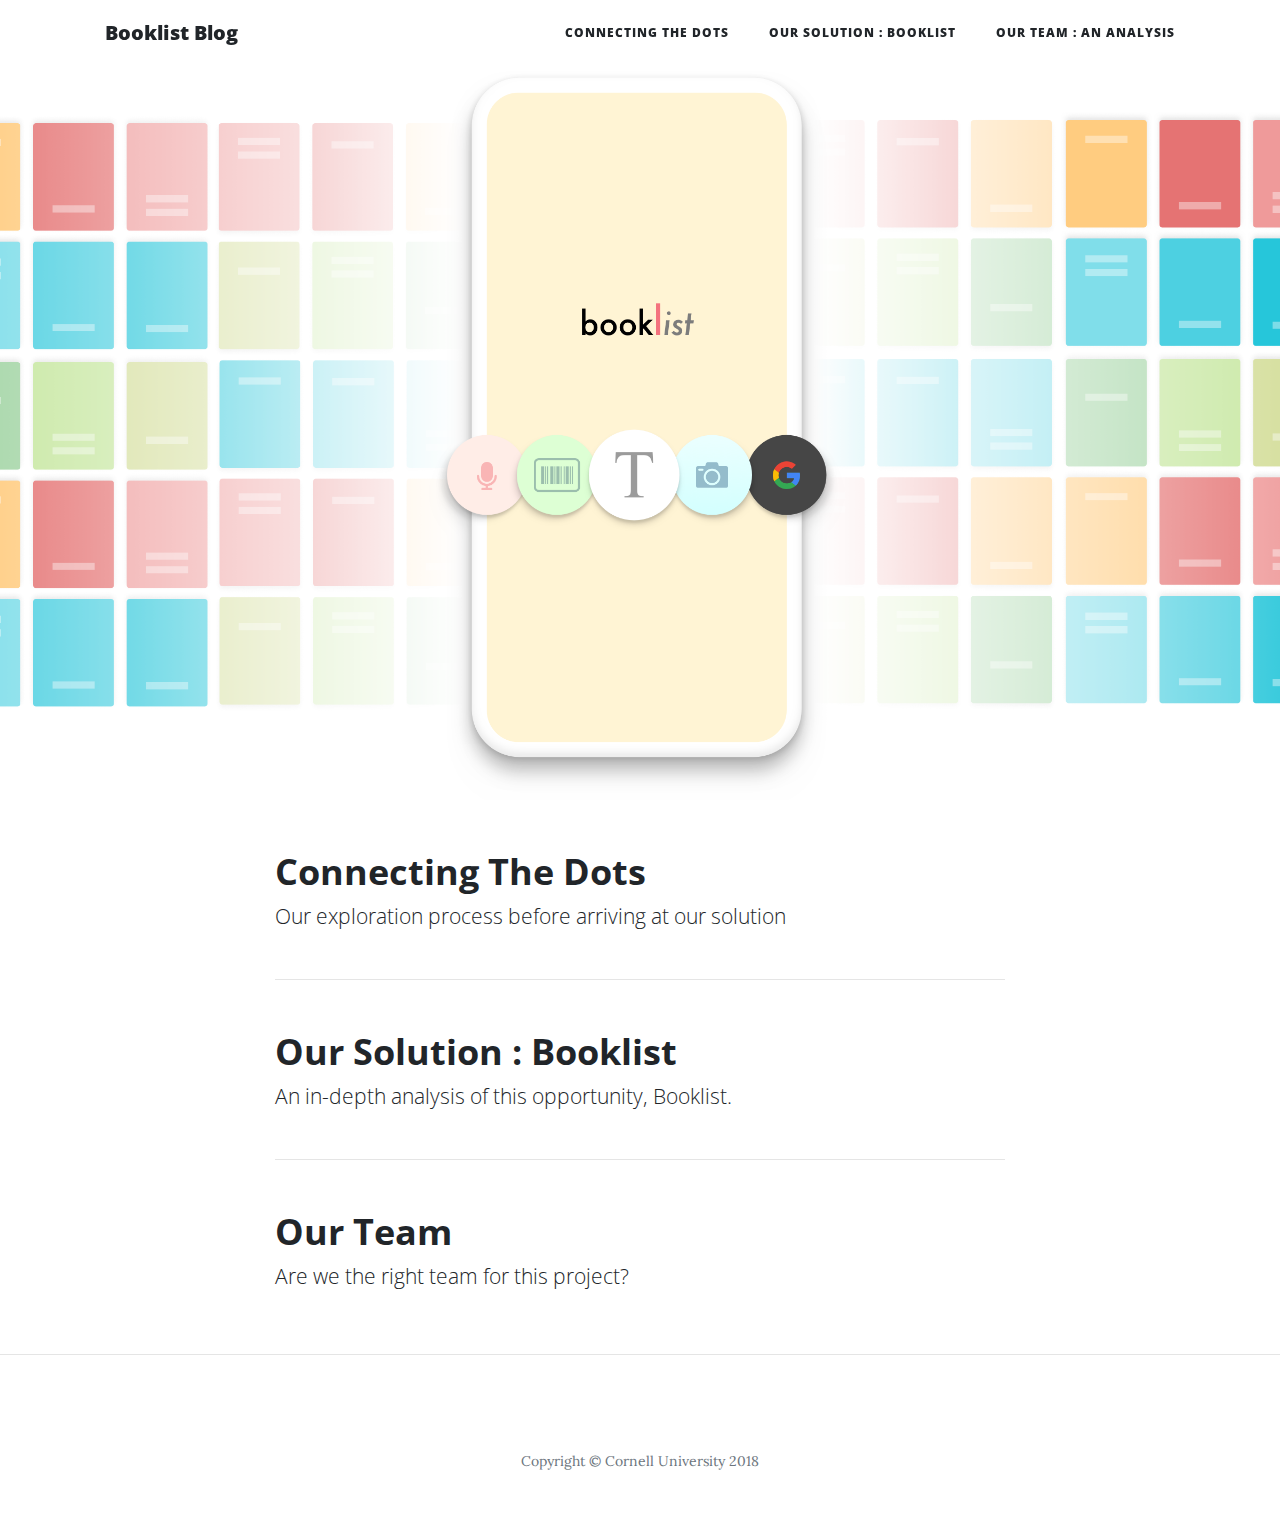
==== index.html @ e6bb98d9 "First commit" ====
<!DOCTYPE html>
<html lang="en">

  <head>

    <meta charset="utf-8">
    <meta name="viewport" content="width=device-width, initial-scale=1, shrink-to-fit=no">
    <meta name="description" content="">
    <meta name="author" content="">

    <title>Booklist Blog</title>

    <!-- Bootstrap core CSS -->
    <link href="vendor/bootstrap/css/bootstrap.min.css" rel="stylesheet">

    <!-- Custom fonts for this template -->
    <link href="vendor/fontawesome-free/css/all.min.css" rel="stylesheet" type="text/css">
    <link href='https://fonts.googleapis.com/css?family=Lora:400,700,400italic,700italic' rel='stylesheet' type='text/css'>
    <link href='https://fonts.googleapis.com/css?family=Open+Sans:300italic,400italic,600italic,700italic,800italic,400,300,600,700,800' rel='stylesheet' type='text/css'>

    <!-- Custom styles for this template -->
    <link href="css/clean-blog.min.css" rel="stylesheet">
    <link href="css/style.css" rel="stylesheet">

  </head>

  <body>

    <!-- Navigation -->
    <nav class="navbar navbar-expand-lg navbar-light fixed-top" id="mainNav">
      <div class="container">
        <a class="navbar-brand" href="index.html">Booklist Blog</a>
        <button class="navbar-toggler navbar-toggler-right" type="button" data-toggle="collapse" data-target="#navbarResponsive" aria-controls="navbarResponsive" aria-expanded="false" aria-label="Toggle navigation">
          Menu
          <i class="fas fa-bars"></i>
        </button>
        <div class="collapse navbar-collapse" id="navbarResponsive">
          <ul class="navbar-nav ml-auto">
            <li class="nav-item">
              <a class="nav-link" href="our-process.html">Connecting The Dots</a>
            </li>
            <li class="nav-item">
              <a class="nav-link" href="our-product.html">Our Solution : Booklist</a>
            </li>
            <li class="nav-item">
              <a class="nav-link" href="our-team.html">Our Team : An Analysis</a>
            </li>
          </ul>
        </div>
      </div>
    </nav>

    <!-- Page Header -->
    <header class="masthead" style="background-image: url('img/hero-image.png')">
      <div class="container">
        <div class="row">
          <div class="col-lg-8 col-md-10 mx-auto">
            <div class="site-heading">
              <h1></h1>
              <span class="subheading"></span>
            </div>
          </div>
        </div>
      </div>
    </header>

    <!-- Main Content -->
    <div class="container">
      <div class="row">
        <div class="col-lg-8 col-md-10 mx-auto">
          <div class="post-preview">
            <a href="our-process.html">
              <h2 class="post-title">
                Connecting The Dots
              </h2>
              <h3 class="post-subtitle">
                Our exploration process before arriving at our solution
              </h3>
            </a>

          </div>

          <hr>

          <div class="post-preview">
            <a href="our-product.html">
              <h2 class="post-title">
                Our Solution : Booklist
              </h2>
              <h3 class="post-subtitle">
                An in-depth analysis of this opportunity, <italic>Booklist</italic>.
              </h3>
            </a>

          </div>

          <hr>

          <div class="post-preview">
            <a href="our-team.html">
              <h2 class="post-title">
                Our Team
              </h2>
              <h3 class="post-subtitle">
                Are we the right team for this project?
              </h3>
            </a>

          </div>



        </div>
      </div>
    </div>

    <hr>

    <!-- Footer -->
    <footer>
      <div class="container">
        <div class="row">
          <div class="col-lg-8 col-md-10 mx-auto">
            <p class="copyright text-muted">Copyright &copy; Cornell University 2018</p>
          </div>
        </div>
      </div>
    </footer>

    <!-- Bootstrap core JavaScript -->
    <script src="vendor/jquery/jquery.min.js"></script>
    <script src="vendor/bootstrap/js/bootstrap.bundle.min.js"></script>

    <!-- Custom scripts for this template -->
    <script src="js/clean-blog.min.js"></script>

  </body>

</html>
---- vendor/fontawesome-free/css/all.min.css ----
/*!
 * Font Awesome Free 5.3.1 by @fontawesome - https://fontawesome.com
 * License - https://fontawesome.com/license/free (Icons: CC BY 4.0, Fonts: SIL OFL 1.1, Code: MIT License)
 */
.fa,.fab,.fal,.far,.fas{-moz-osx-font-smoothing:grayscale;-webkit-font-smoothing:antialiased;display:inline-block;font-style:normal;font-variant:normal;text-rendering:auto;line-height:1}.fa-lg{font-size:1.33333em;line-height:.75em;vertical-align:-.0667em}.fa-xs{font-size:.75em}.fa-sm{font-size:.875em}.fa-1x{font-size:1em}.fa-2x{font-size:2em}.fa-3x{font-size:3em}.fa-4x{font-size:4em}.fa-5x{font-size:5em}.fa-6x{font-size:6em}.fa-7x{font-size:7em}.fa-8x{font-size:8em}.fa-9x{font-size:9em}.fa-10x{font-size:10em}.fa-fw{text-align:center;width:1.25em}.fa-ul{list-style-type:none;margin-left:2.5em;padding-left:0}.fa-ul>li{position:relative}.fa-li{left:-2em;position:absolute;text-align:center;width:2em;line-height:inherit}.fa-border{border:.08em solid #eee;border-radius:.1em;padding:.2em .25em .15em}.fa-pull-left{float:left}.fa-pull-right{float:right}.fa.fa-pull-left,.fab.fa-pull-left,.fal.fa-pull-left,.far.fa-pull-left,.fas.fa-pull-left{margin-right:.3em}.fa.fa-pull-right,.fab.fa-pull-right,.fal.fa-pull-right,.far.fa-pull-right,.fas.fa-pull-right{margin-left:.3em}.fa-spin{animation:fa-spin 2s infinite linear}.fa-pulse{animation:fa-spin 1s infinite steps(8)}@keyframes fa-spin{0%{transform:rotate(0deg)}to{transform:rotate(1turn)}}.fa-rotate-90{-ms-filter:"progid:DXImageTransform.Microsoft.BasicImage(rotation=1)";transform:rotate(90deg)}.fa-rotate-180{-ms-filter:"progid:DXImageTransform.Microsoft.BasicImage(rotation=2)";transform:rotate(180deg)}.fa-rotate-270{-ms-filter:"progid:DXImageTransform.Microsoft.BasicImage(rotation=3)";transform:rotate(270deg)}.fa-flip-horizontal{-ms-filter:"progid:DXImageTransform.Microsoft.BasicImage(rotation=0, mirror=1)";transform:scaleX(-1)}.fa-flip-vertical{transform:scaleY(-1)}.fa-flip-horizontal.fa-flip-vertical,.fa-flip-vertical{-ms-filter:"progid:DXImageTransform.Microsoft.BasicImage(rotation=2, mirror=1)"}.fa-flip-horizontal.fa-flip-vertical{transform:scale(-1)}:root .fa-flip-horizontal,:root .fa-flip-vertical,:root .fa-rotate-90,:root .fa-rotate-180,:root .fa-rotate-270{-webkit-filter:none;filter:none}.fa-stack{display:inline-block;height:2em;line-height:2em;position:relative;vertical-align:middle;width:2em}.fa-stack-1x,.fa-stack-2x{left:0;position:absolute;text-align:center;width:100%}.fa-stack-1x{line-height:inherit}.fa-stack-2x{font-size:2em}.fa-inverse{color:#fff}.fa-500px:before{content:"\f26e"}.fa-accessible-icon:before{content:"\f368"}.fa-accusoft:before{content:"\f369"}.fa-ad:before{content:"\f641"}.fa-address-book:before{content:"\f2b9"}.fa-address-card:before{content:"\f2bb"}.fa-adjust:before{content:"\f042"}.fa-adn:before{content:"\f170"}.fa-adversal:before{content:"\f36a"}.fa-affiliatetheme:before{content:"\f36b"}.fa-air-freshener:before{content:"\f5d0"}.fa-algolia:before{content:"\f36c"}.fa-align-center:before{content:"\f037"}.fa-align-justify:before{content:"\f039"}.fa-align-left:before{content:"\f036"}.fa-align-right:before{content:"\f038"}.fa-alipay:before{content:"\f642"}.fa-allergies:before{content:"\f461"}.fa-amazon:before{content:"\f270"}.fa-amazon-pay:before{content:"\f42c"}.fa-ambulance:before{content:"\f0f9"}.fa-american-sign-language-interpreting:before{content:"\f2a3"}.fa-amilia:before{content:"\f36d"}.fa-anchor:before{content:"\f13d"}.fa-android:before{content:"\f17b"}.fa-angellist:before{content:"\f209"}.fa-angle-double-down:before{content:"\f103"}.fa-angle-double-left:before{content:"\f100"}.fa-angle-double-right:before{content:"\f101"}.fa-angle-double-up:before{content:"\f102"}.fa-angle-down:before{content:"\f107"}.fa-angle-left:before{content:"\f104"}.fa-angle-right:before{content:"\f105"}.fa-angle-up:before{content:"\f106"}.fa-angry:before{content:"\f556"}.fa-angrycreative:before{content:"\f36e"}.fa-angular:before{content:"\f420"}.fa-ankh:before{content:"\f644"}.fa-app-store:before{content:"\f36f"}.fa-app-store-ios:before{content:"\f370"}.fa-apper:before{content:"\f371"}.fa-apple:before{content:"\f179"}.fa-apple-alt:before{content:"\f5d1"}.fa-apple-pay:before{content:"\f415"}.fa-archive:before{content:"\f187"}.fa-archway:before{content:"\f557"}.fa-arrow-alt-circle-down:before{content:"\f358"}.fa-arrow-alt-circle-left:before{content:"\f359"}.fa-arrow-alt-circle-right:before{content:"\f35a"}.fa-arrow-alt-circle-up:before{content:"\f35b"}.fa-arrow-circle-down:before{content:"\f0ab"}.fa-arrow-circle-left:before{content:"\f0a8"}.fa-arrow-circle-right:before{content:"\f0a9"}.fa-arrow-circle-up:before{content:"\f0aa"}.fa-arrow-down:before{content:"\f063"}.fa-arrow-left:before{content:"\f060"}.fa-arrow-right:before{content:"\f061"}.fa-arrow-up:before{content:"\f062"}.fa-arrows-alt:before{content:"\f0b2"}.fa-arrows-alt-h:before{content:"\f337"}.fa-arrows-alt-v:before{content:"\f338"}.fa-assistive-listening-systems:before{content:"\f2a2"}.fa-asterisk:before{content:"\f069"}.fa-asymmetrik:before{content:"\f372"}.fa-at:before{content:"\f1fa"}.fa-atlas:before{content:"\f558"}.fa-atom:before{content:"\f5d2"}.fa-audible:before{content:"\f373"}.fa-audio-description:before{content:"\f29e"}.fa-autoprefixer:before{content:"\f41c"}.fa-avianex:before{content:"\f374"}.fa-aviato:before{content:"\f421"}.fa-award:before{content:"\f559"}.fa-aws:before{content:"\f375"}.fa-backspace:before{content:"\f55a"}.fa-backward:before{content:"\f04a"}.fa-balance-scale:before{content:"\f24e"}.fa-ban:before{content:"\f05e"}.fa-band-aid:before{content:"\f462"}.fa-bandcamp:before{content:"\f2d5"}.fa-barcode:before{content:"\f02a"}.fa-bars:before{content:"\f0c9"}.fa-baseball-ball:before{content:"\f433"}.fa-basketball-ball:before{content:"\f434"}.fa-bath:before{content:"\f2cd"}.fa-battery-empty:before{content:"\f244"}.fa-battery-full:before{content:"\f240"}.fa-battery-half:before{content:"\f242"}.fa-battery-quarter:before{content:"\f243"}.fa-battery-three-quarters:before{content:"\f241"}.fa-bed:before{content:"\f236"}.fa-beer:before{content:"\f0fc"}.fa-behance:before{content:"\f1b4"}.fa-behance-square:before{content:"\f1b5"}.fa-bell:before{content:"\f0f3"}.fa-bell-slash:before{content:"\f1f6"}.fa-bezier-curve:before{content:"\f55b"}.fa-bible:before{content:"\f647"}.fa-bicycle:before{content:"\f206"}.fa-bimobject:before{content:"\f378"}.fa-binoculars:before{content:"\f1e5"}.fa-birthday-cake:before{content:"\f1fd"}.fa-bitbucket:before{content:"\f171"}.fa-bitcoin:before{content:"\f379"}.fa-bity:before{content:"\f37a"}.fa-black-tie:before{content:"\f27e"}.fa-blackberry:before{content:"\f37b"}.fa-blender:before{content:"\f517"}.fa-blind:before{content:"\f29d"}.fa-blogger:before{content:"\f37c"}.fa-blogger-b:before{content:"\f37d"}.fa-bluetooth:before{content:"\f293"}.fa-bluetooth-b:before{content:"\f294"}.fa-bold:before{content:"\f032"}.fa-bolt:before{content:"\f0e7"}.fa-bomb:before{content:"\f1e2"}.fa-bone:before{content:"\f5d7"}.fa-bong:before{content:"\f55c"}.fa-book:before{content:"\f02d"}.fa-book-open:before{content:"\f518"}.fa-book-reader:before{content:"\f5da"}.fa-bookmark:before{content:"\f02e"}.fa-bowling-ball:before{content:"\f436"}.fa-box:before{content:"\f466"}.fa-box-open:before{content:"\f49e"}.fa-boxes:before{content:"\f468"}.fa-braille:before{content:"\f2a1"}.fa-brain:before{content:"\f5dc"}.fa-briefcase:before{content:"\f0b1"}.fa-briefcase-medical:before{content:"\f469"}.fa-broadcast-tower:before{content:"\f519"}.fa-broom:before{content:"\f51a"}.fa-brush:before{content:"\f55d"}.fa-btc:before{content:"\f15a"}.fa-bug:before{content:"\f188"}.fa-building:before{content:"\f1ad"}.fa-bullhorn:before{content:"\f0a1"}.fa-bullseye:before{content:"\f140"}.fa-burn:before{content:"\f46a"}.fa-buromobelexperte:before{content:"\f37f"}.fa-bus:before{content:"\f207"}.fa-bus-alt:before{content:"\f55e"}.fa-business-time:before{content:"\f64a"}.fa-buysellads:before{content:"\f20d"}.fa-calculator:before{content:"\f1ec"}.fa-calendar:before{content:"\f133"}.fa-calendar-alt:before{content:"\f073"}.fa-calendar-check:before{content:"\f274"}.fa-calendar-minus:before{content:"\f272"}.fa-calendar-plus:before{content:"\f271"}.fa-calendar-times:before{content:"\f273"}.fa-camera:before{content:"\f030"}.fa-camera-retro:before{content:"\f083"}.fa-cannabis:before{content:"\f55f"}.fa-capsules:before{content:"\f46b"}.fa-car:before{content:"\f1b9"}.fa-car-alt:before{content:"\f5de"}.fa-car-battery:before{content:"\f5df"}.fa-car-crash:before{content:"\f5e1"}.fa-car-side:before{content:"\f5e4"}.fa-caret-down:before{content:"\f0d7"}.fa-caret-left:before{content:"\f0d9"}.fa-caret-right:before{content:"\f0da"}.fa-caret-square-down:before{content:"\f150"}.fa-caret-square-left:before{content:"\f191"}.fa-caret-square-right:before{content:"\f152"}.fa-caret-square-up:before{content:"\f151"}.fa-caret-up:before{content:"\f0d8"}.fa-cart-arrow-down:before{content:"\f218"}.fa-cart-plus:before{content:"\f217"}.fa-cc-amazon-pay:before{content:"\f42d"}.fa-cc-amex:before{content:"\f1f3"}.fa-cc-apple-pay:before{content:"\f416"}.fa-cc-diners-club:before{content:"\f24c"}.fa-cc-discover:before{content:"\f1f2"}.fa-cc-jcb:before{content:"\f24b"}.fa-cc-mastercard:before{content:"\f1f1"}.fa-cc-paypal:before{content:"\f1f4"}.fa-cc-stripe:before{content:"\f1f5"}.fa-cc-visa:before{content:"\f1f0"}.fa-centercode:before{content:"\f380"}.fa-certificate:before{content:"\f0a3"}.fa-chalkboard:before{content:"\f51b"}.fa-chalkboard-teacher:before{content:"\f51c"}.fa-charging-station:before{content:"\f5e7"}.fa-chart-area:before{content:"\f1fe"}.fa-chart-bar:before{content:"\f080"}.fa-chart-line:before{content:"\f201"}.fa-chart-pie:before{content:"\f200"}.fa-check:before{content:"\f00c"}.fa-check-circle:before{content:"\f058"}.fa-check-double:before{content:"\f560"}.fa-check-square:before{content:"\f14a"}.fa-chess:before{content:"\f439"}.fa-chess-bishop:before{content:"\f43a"}.fa-chess-board:before{content:"\f43c"}.fa-chess-king:before{content:"\f43f"}.fa-chess-knight:before{content:"\f441"}.fa-chess-pawn:before{content:"\f443"}.fa-chess-queen:before{content:"\f445"}.fa-chess-rook:before{content:"\f447"}.fa-chevron-circle-down:before{content:"\f13a"}.fa-chevron-circle-left:before{content:"\f137"}.fa-chevron-circle-right:before{content:"\f138"}.fa-chevron-circle-up:before{content:"\f139"}.fa-chevron-down:before{content:"\f078"}.fa-chevron-left:before{content:"\f053"}.fa-chevron-right:before{content:"\f054"}.fa-chevron-up:before{content:"\f077"}.fa-child:before{content:"\f1ae"}.fa-chrome:before{content:"\f268"}.fa-church:before{content:"\f51d"}.fa-circle:before{content:"\f111"}.fa-circle-notch:before{content:"\f1ce"}.fa-city:before{content:"\f64f"}.fa-clipboard:before{content:"\f328"}.fa-clipboard-check:before{content:"\f46c"}.fa-clipboard-list:before{content:"\f46d"}.fa-clock:before{content:"\f017"}.fa-clone:before{content:"\f24d"}.fa-closed-captioning:before{content:"\f20a"}.fa-cloud:before{content:"\f0c2"}.fa-cloud-download-alt:before{content:"\f381"}.fa-cloud-upload-alt:before{content:"\f382"}.fa-cloudscale:before{content:"\f383"}.fa-cloudsmith:before{content:"\f384"}.fa-cloudversify:before{content:"\f385"}.fa-cocktail:before{content:"\f561"}.fa-code:before{content:"\f121"}.fa-code-branch:before{content:"\f126"}.fa-codepen:before{content:"\f1cb"}.fa-codiepie:before{content:"\f284"}.fa-coffee:before{content:"\f0f4"}.fa-cog:before{content:"\f013"}.fa-cogs:before{content:"\f085"}.fa-coins:before{content:"\f51e"}.fa-columns:before{content:"\f0db"}.fa-comment:before{content:"\f075"}.fa-comment-alt:before{content:"\f27a"}.fa-comment-dollar:before{content:"\f651"}.fa-comment-dots:before{content:"\f4ad"}.fa-comment-slash:before{content:"\f4b3"}.fa-comments:before{content:"\f086"}.fa-comments-dollar:before{content:"\f653"}.fa-compact-disc:before{content:"\f51f"}.fa-compass:before{content:"\f14e"}.fa-compress:before{content:"\f066"}.fa-concierge-bell:before{content:"\f562"}.fa-connectdevelop:before{content:"\f20e"}.fa-contao:before{content:"\f26d"}.fa-cookie:before{content:"\f563"}.fa-cookie-bite:before{content:"\f564"}.fa-copy:before{content:"\f0c5"}.fa-copyright:before{content:"\f1f9"}.fa-couch:before{content:"\f4b8"}.fa-cpanel:before{content:"\f388"}.fa-creative-commons:before{content:"\f25e"}.fa-creative-commons-by:before{content:"\f4e7"}.fa-creative-commons-nc:before{content:"\f4e8"}.fa-creative-commons-nc-eu:before{content:"\f4e9"}.fa-creative-commons-nc-jp:before{content:"\f4ea"}.fa-creative-commons-nd:before{content:"\f4eb"}.fa-creative-commons-pd:before{content:"\f4ec"}.fa-creative-commons-pd-alt:before{content:"\f4ed"}.fa-creative-commons-remix:before{content:"\f4ee"}.fa-creative-commons-sa:before{content:"\f4ef"}.fa-creative-commons-sampling:before{content:"\f4f0"}.fa-creative-commons-sampling-plus:before{content:"\f4f1"}.fa-creative-commons-share:before{content:"\f4f2"}.fa-credit-card:before{content:"\f09d"}.fa-crop:before{content:"\f125"}.fa-crop-alt:before{content:"\f565"}.fa-cross:before{content:"\f654"}.fa-crosshairs:before{content:"\f05b"}.fa-crow:before{content:"\f520"}.fa-crown:before{content:"\f521"}.fa-css3:before{content:"\f13c"}.fa-css3-alt:before{content:"\f38b"}.fa-cube:before{content:"\f1b2"}.fa-cubes:before{content:"\f1b3"}.fa-cut:before{content:"\f0c4"}.fa-cuttlefish:before{content:"\f38c"}.fa-d-and-d:before{content:"\f38d"}.fa-dashcube:before{content:"\f210"}.fa-database:before{content:"\f1c0"}.fa-deaf:before{content:"\f2a4"}.fa-delicious:before{content:"\f1a5"}.fa-deploydog:before{content:"\f38e"}.fa-deskpro:before{content:"\f38f"}.fa-desktop:before{content:"\f108"}.fa-deviantart:before{content:"\f1bd"}.fa-dharmachakra:before{content:"\f655"}.fa-diagnoses:before{content:"\f470"}.fa-dice:before{content:"\f522"}.fa-dice-five:before{content:"\f523"}.fa-dice-four:before{content:"\f524"}.fa-dice-one:before{content:"\f525"}.fa-dice-six:before{content:"\f526"}.fa-dice-three:before{content:"\f527"}.fa-dice-two:before{content:"\f528"}.fa-digg:before{content:"\f1a6"}.fa-digital-ocean:before{content:"\f391"}.fa-digital-tachograph:before{content:"\f566"}.fa-directions:before{content:"\f5eb"}.fa-discord:before{content:"\f392"}.fa-discourse:before{content:"\f393"}.fa-divide:before{content:"\f529"}.fa-dizzy:before{content:"\f567"}.fa-dna:before{content:"\f471"}.fa-dochub:before{content:"\f394"}.fa-docker:before{content:"\f395"}.fa-dollar-sign:before{content:"\f155"}.fa-dolly:before{content:"\f472"}.fa-dolly-flatbed:before{content:"\f474"}.fa-donate:before{content:"\f4b9"}.fa-door-closed:before{content:"\f52a"}.fa-door-open:before{content:"\f52b"}.fa-dot-circle:before{content:"\f192"}.fa-dove:before{content:"\f4ba"}.fa-download:before{content:"\f019"}.fa-draft2digital:before{content:"\f396"}.fa-drafting-compass:before{content:"\f568"}.fa-draw-polygon:before{content:"\f5ee"}.fa-dribbble:before{content:"\f17d"}.fa-dribbble-square:before{content:"\f397"}.fa-dropbox:before{content:"\f16b"}.fa-drum:before{content:"\f569"}.fa-drum-steelpan:before{content:"\f56a"}.fa-drupal:before{content:"\f1a9"}.fa-dumbbell:before{content:"\f44b"}.fa-dyalog:before{content:"\f399"}.fa-earlybirds:before{content:"\f39a"}.fa-ebay:before{content:"\f4f4"}.fa-edge:before{content:"\f282"}.fa-edit:before{content:"\f044"}.fa-eject:before{content:"\f052"}.fa-elementor:before{content:"\f430"}.fa-ellipsis-h:before{content:"\f141"}.fa-ellipsis-v:before{content:"\f142"}.fa-ello:before{content:"\f5f1"}.fa-ember:before{content:"\f423"}.fa-empire:before{content:"\f1d1"}.fa-envelope:before{content:"\f0e0"}.fa-envelope-open:before{content:"\f2b6"}.fa-envelope-open-text:before{content:"\f658"}.fa-envelope-square:before{content:"\f199"}.fa-envira:before{content:"\f299"}.fa-equals:before{content:"\f52c"}.fa-eraser:before{content:"\f12d"}.fa-erlang:before{content:"\f39d"}.fa-ethereum:before{content:"\f42e"}.fa-etsy:before{content:"\f2d7"}.fa-euro-sign:before{content:"\f153"}.fa-exchange-alt:before{content:"\f362"}.fa-exclamation:before{content:"\f12a"}.fa-exclamation-circle:before{content:"\f06a"}.fa-exclamation-triangle:before{content:"\f071"}.fa-expand:before{content:"\f065"}.fa-expand-arrows-alt:before{content:"\f31e"}.fa-expeditedssl:before{content:"\f23e"}.fa-external-link-alt:before{content:"\f35d"}.fa-external-link-square-alt:before{content:"\f360"}.fa-eye:before{content:"\f06e"}.fa-eye-dropper:before{content:"\f1fb"}.fa-eye-slash:before{content:"\f070"}.fa-facebook:before{content:"\f09a"}.fa-facebook-f:before{content:"\f39e"}.fa-facebook-messenger:before{content:"\f39f"}.fa-facebook-square:before{content:"\f082"}.fa-fast-backward:before{content:"\f049"}.fa-fast-forward:before{content:"\f050"}.fa-fax:before{content:"\f1ac"}.fa-feather:before{content:"\f52d"}.fa-feather-alt:before{content:"\f56b"}.fa-female:before{content:"\f182"}.fa-fighter-jet:before{content:"\f0fb"}.fa-file:before{content:"\f15b"}.fa-file-alt:before{content:"\f15c"}.fa-file-archive:before{content:"\f1c6"}.fa-file-audio:before{content:"\f1c7"}.fa-file-code:before{content:"\f1c9"}.fa-file-contract:before{content:"\f56c"}.fa-file-download:before{content:"\f56d"}.fa-file-excel:before{content:"\f1c3"}.fa-file-export:before{content:"\f56e"}.fa-file-image:before{content:"\f1c5"}.fa-file-import:before{content:"\f56f"}.fa-file-invoice:before{content:"\f570"}.fa-file-invoice-dollar:before{content:"\f571"}.fa-file-medical:before{content:"\f477"}.fa-file-medical-alt:before{content:"\f478"}.fa-file-pdf:before{content:"\f1c1"}.fa-file-powerpoint:before{content:"\f1c4"}.fa-file-prescription:before{content:"\f572"}.fa-file-signature:before{content:"\f573"}.fa-file-upload:before{content:"\f574"}.fa-file-video:before{content:"\f1c8"}.fa-file-word:before{content:"\f1c2"}.fa-fill:before{content:"\f575"}.fa-fill-drip:before{content:"\f576"}.fa-film:before{content:"\f008"}.fa-filter:before{content:"\f0b0"}.fa-fingerprint:before{content:"\f577"}.fa-fire:before{content:"\f06d"}.fa-fire-extinguisher:before{content:"\f134"}.fa-firefox:before{content:"\f269"}.fa-first-aid:before{content:"\f479"}.fa-first-order:before{content:"\f2b0"}.fa-first-order-alt:before{content:"\f50a"}.fa-firstdraft:before{content:"\f3a1"}.fa-fish:before{content:"\f578"}.fa-flag:before{content:"\f024"}.fa-flag-checkered:before{content:"\f11e"}.fa-flask:before{content:"\f0c3"}.fa-flickr:before{content:"\f16e"}.fa-flipboard:before{content:"\f44d"}.fa-flushed:before{content:"\f579"}.fa-fly:before{content:"\f417"}.fa-folder:before{content:"\f07b"}.fa-folder-minus:before{content:"\f65d"}.fa-folder-open:before{content:"\f07c"}.fa-folder-plus:before{content:"\f65e"}.fa-font:before{content:"\f031"}.fa-font-awesome:before{content:"\f2b4"}.fa-font-awesome-alt:before{content:"\f35c"}.fa-font-awesome-flag:before{content:"\f425"}.fa-font-awesome-logo-full:before{content:"\f4e6"}.fa-fonticons:before{content:"\f280"}.fa-fonticons-fi:before{content:"\f3a2"}.fa-football-ball:before{content:"\f44e"}.fa-fort-awesome:before{content:"\f286"}.fa-fort-awesome-alt:before{content:"\f3a3"}.fa-forumbee:before{content:"\f211"}.fa-forward:before{content:"\f04e"}.fa-foursquare:before{content:"\f180"}.fa-free-code-camp:before{content:"\f2c5"}.fa-freebsd:before{content:"\f3a4"}.fa-frog:before{content:"\f52e"}.fa-frown:before{content:"\f119"}.fa-frown-open:before{content:"\f57a"}.fa-fulcrum:before{content:"\f50b"}.fa-funnel-dollar:before{content:"\f662"}.fa-futbol:before{content:"\f1e3"}.fa-galactic-republic:before{content:"\f50c"}.fa-galactic-senate:before{content:"\f50d"}.fa-gamepad:before{content:"\f11b"}.fa-gas-pump:before{content:"\f52f"}.fa-gavel:before{content:"\f0e3"}.fa-gem:before{content:"\f3a5"}.fa-genderless:before{content:"\f22d"}.fa-get-pocket:before{content:"\f265"}.fa-gg:before{content:"\f260"}.fa-gg-circle:before{content:"\f261"}.fa-gift:before{content:"\f06b"}.fa-git:before{content:"\f1d3"}.fa-git-square:before{content:"\f1d2"}.fa-github:before{content:"\f09b"}.fa-github-alt:before{content:"\f113"}.fa-github-square:before{content:"\f092"}.fa-gitkraken:before{content:"\f3a6"}.fa-gitlab:before{content:"\f296"}.fa-gitter:before{content:"\f426"}.fa-glass-martini:before{content:"\f000"}.fa-glass-martini-alt:before{content:"\f57b"}.fa-glasses:before{content:"\f530"}.fa-glide:before{content:"\f2a5"}.fa-glide-g:before{content:"\f2a6"}.fa-globe:before{content:"\f0ac"}.fa-globe-africa:before{content:"\f57c"}.fa-globe-americas:before{content:"\f57d"}.fa-globe-asia:before{content:"\f57e"}.fa-gofore:before{content:"\f3a7"}.fa-golf-ball:before{content:"\f450"}.fa-goodreads:before{content:"\f3a8"}.fa-goodreads-g:before{content:"\f3a9"}.fa-google:before{content:"\f1a0"}.fa-google-drive:before{content:"\f3aa"}.fa-google-play:before{content:"\f3ab"}.fa-google-plus:before{content:"\f2b3"}.fa-google-plus-g:before{content:"\f0d5"}.fa-google-plus-square:before{content:"\f0d4"}.fa-google-wallet:before{content:"\f1ee"}.fa-gopuram:before{content:"\f664"}.fa-graduation-cap:before{content:"\f19d"}.fa-gratipay:before{content:"\f184"}.fa-grav:before{content:"\f2d6"}.fa-greater-than:before{content:"\f531"}.fa-greater-than-equal:before{content:"\f532"}.fa-grimace:before{content:"\f57f"}.fa-grin:before{content:"\f580"}.fa-grin-alt:before{content:"\f581"}.fa-grin-beam:before{content:"\f582"}.fa-grin-beam-sweat:before{content:"\f583"}.fa-grin-hearts:before{content:"\f584"}.fa-grin-squint:before{content:"\f585"}.fa-grin-squint-tears:before{content:"\f586"}.fa-grin-stars:before{content:"\f587"}.fa-grin-tears:before{content:"\f588"}.fa-grin-tongue:before{content:"\f589"}.fa-grin-tongue-squint:before{content:"\f58a"}.fa-grin-tongue-wink:before{content:"\f58b"}.fa-grin-wink:before{content:"\f58c"}.fa-grip-horizontal:before{content:"\f58d"}.fa-grip-vertical:before{content:"\f58e"}.fa-gripfire:before{content:"\f3ac"}.fa-grunt:before{content:"\f3ad"}.fa-gulp:before{content:"\f3ae"}.fa-h-square:before{content:"\f0fd"}.fa-hacker-news:before{content:"\f1d4"}.fa-hacker-news-square:before{content:"\f3af"}.fa-hackerrank:before{content:"\f5f7"}.fa-hamsa:before{content:"\f665"}.fa-hand-holding:before{content:"\f4bd"}.fa-hand-holding-heart:before{content:"\f4be"}.fa-hand-holding-usd:before{content:"\f4c0"}.fa-hand-lizard:before{content:"\f258"}.fa-hand-paper:before{content:"\f256"}.fa-hand-peace:before{content:"\f25b"}.fa-hand-point-down:before{content:"\f0a7"}.fa-hand-point-left:before{content:"\f0a5"}.fa-hand-point-right:before{content:"\f0a4"}.fa-hand-point-up:before{content:"\f0a6"}.fa-hand-pointer:before{content:"\f25a"}.fa-hand-rock:before{content:"\f255"}.fa-hand-scissors:before{content:"\f257"}.fa-hand-spock:before{content:"\f259"}.fa-hands:before{content:"\f4c2"}.fa-hands-helping:before{content:"\f4c4"}.fa-handshake:before{content:"\f2b5"}.fa-hashtag:before{content:"\f292"}.fa-haykal:before{content:"\f666"}.fa-hdd:before{content:"\f0a0"}.fa-heading:before{content:"\f1dc"}.fa-headphones:before{content:"\f025"}.fa-headphones-alt:before{content:"\f58f"}.fa-headset:before{content:"\f590"}.fa-heart:before{content:"\f004"}.fa-heartbeat:before{content:"\f21e"}.fa-helicopter:before{content:"\f533"}.fa-highlighter:before{content:"\f591"}.fa-hips:before{content:"\f452"}.fa-hire-a-helper:before{content:"\f3b0"}.fa-history:before{content:"\f1da"}.fa-hockey-puck:before{content:"\f453"}.fa-home:before{content:"\f015"}.fa-hooli:before{content:"\f427"}.fa-hornbill:before{content:"\f592"}.fa-hospital:before{content:"\f0f8"}.fa-hospital-alt:before{content:"\f47d"}.fa-hospital-symbol:before{content:"\f47e"}.fa-hot-tub:before{content:"\f593"}.fa-hotel:before{content:"\f594"}.fa-hotjar:before{content:"\f3b1"}.fa-hourglass:before{content:"\f254"}.fa-hourglass-end:before{content:"\f253"}.fa-hourglass-half:before{content:"\f252"}.fa-hourglass-start:before{content:"\f251"}.fa-houzz:before{content:"\f27c"}.fa-html5:before{content:"\f13b"}.fa-hubspot:before{content:"\f3b2"}.fa-i-cursor:before{content:"\f246"}.fa-id-badge:before{content:"\f2c1"}.fa-id-card:before{content:"\f2c2"}.fa-id-card-alt:before{content:"\f47f"}.fa-image:before{content:"\f03e"}.fa-images:before{content:"\f302"}.fa-imdb:before{content:"\f2d8"}.fa-inbox:before{content:"\f01c"}.fa-indent:before{content:"\f03c"}.fa-industry:before{content:"\f275"}.fa-infinity:before{content:"\f534"}.fa-info:before{content:"\f129"}.fa-info-circle:before{content:"\f05a"}.fa-instagram:before{content:"\f16d"}.fa-internet-explorer:before{content:"\f26b"}.fa-ioxhost:before{content:"\f208"}.fa-italic:before{content:"\f033"}.fa-itunes:before{content:"\f3b4"}.fa-itunes-note:before{content:"\f3b5"}.fa-java:before{content:"\f4e4"}.fa-jedi:before{content:"\f669"}.fa-jedi-order:before{content:"\f50e"}.fa-jenkins:before{content:"\f3b6"}.fa-joget:before{content:"\f3b7"}.fa-joint:before{content:"\f595"}.fa-joomla:before{content:"\f1aa"}.fa-journal-whills:before{content:"\f66a"}.fa-js:before{content:"\f3b8"}.fa-js-square:before{content:"\f3b9"}.fa-jsfiddle:before{content:"\f1cc"}.fa-kaaba:before{content:"\f66b"}.fa-kaggle:before{content:"\f5fa"}.fa-key:before{content:"\f084"}.fa-keybase:before{content:"\f4f5"}.fa-keyboard:before{content:"\f11c"}.fa-keycdn:before{content:"\f3ba"}.fa-khanda:before{content:"\f66d"}.fa-kickstarter:before{content:"\f3bb"}.fa-kickstarter-k:before{content:"\f3bc"}.fa-kiss:before{content:"\f596"}.fa-kiss-beam:before{content:"\f597"}.fa-kiss-wink-heart:before{content:"\f598"}.fa-kiwi-bird:before{content:"\f535"}.fa-korvue:before{content:"\f42f"}.fa-landmark:before{content:"\f66f"}.fa-language:before{content:"\f1ab"}.fa-laptop:before{content:"\f109"}.fa-laptop-code:before{content:"\f5fc"}.fa-laravel:before{content:"\f3bd"}.fa-lastfm:before{content:"\f202"}.fa-lastfm-square:before{content:"\f203"}.fa-laugh:before{content:"\f599"}.fa-laugh-beam:before{content:"\f59a"}.fa-laugh-squint:before{content:"\f59b"}.fa-laugh-wink:before{content:"\f59c"}.fa-layer-group:before{content:"\f5fd"}.fa-leaf:before{content:"\f06c"}.fa-leanpub:before{content:"\f212"}.fa-lemon:before{content:"\f094"}.fa-less:before{content:"\f41d"}.fa-less-than:before{content:"\f536"}.fa-less-than-equal:before{content:"\f537"}.fa-level-down-alt:before{content:"\f3be"}.fa-level-up-alt:before{content:"\f3bf"}.fa-life-ring:before{content:"\f1cd"}.fa-lightbulb:before{content:"\f0eb"}.fa-line:before{content:"\f3c0"}.fa-link:before{content:"\f0c1"}.fa-linkedin:before{content:"\f08c"}.fa-linkedin-in:before{content:"\f0e1"}.fa-linode:before{content:"\f2b8"}.fa-linux:before{content:"\f17c"}.fa-lira-sign:before{content:"\f195"}.fa-list:before{content:"\f03a"}.fa-list-alt:before{content:"\f022"}.fa-list-ol:before{content:"\f0cb"}.fa-list-ul:before{content:"\f0ca"}.fa-location-arrow:before{content:"\f124"}.fa-lock:before{content:"\f023"}.fa-lock-open:before{content:"\f3c1"}.fa-long-arrow-alt-down:before{content:"\f309"}.fa-long-arrow-alt-left:before{content:"\f30a"}.fa-long-arrow-alt-right:before{content:"\f30b"}.fa-long-arrow-alt-up:before{content:"\f30c"}.fa-low-vision:before{content:"\f2a8"}.fa-luggage-cart:before{content:"\f59d"}.fa-lyft:before{content:"\f3c3"}.fa-magento:before{content:"\f3c4"}.fa-magic:before{content:"\f0d0"}.fa-magnet:before{content:"\f076"}.fa-mail-bulk:before{content:"\f674"}.fa-mailchimp:before{content:"\f59e"}.fa-male:before{content:"\f183"}.fa-mandalorian:before{content:"\f50f"}.fa-map:before{content:"\f279"}.fa-map-marked:before{content:"\f59f"}.fa-map-marked-alt:before{content:"\f5a0"}.fa-map-marker:before{content:"\f041"}.fa-map-marker-alt:before{content:"\f3c5"}.fa-map-pin:before{content:"\f276"}.fa-map-signs:before{content:"\f277"}.fa-markdown:before{content:"\f60f"}.fa-marker:before{content:"\f5a1"}.fa-mars:before{content:"\f222"}.fa-mars-double:before{content:"\f227"}.fa-mars-stroke:before{content:"\f229"}.fa-mars-stroke-h:before{content:"\f22b"}.fa-mars-stroke-v:before{content:"\f22a"}.fa-mastodon:before{content:"\f4f6"}.fa-maxcdn:before{content:"\f136"}.fa-medal:before{content:"\f5a2"}.fa-medapps:before{content:"\f3c6"}.fa-medium:before{content:"\f23a"}.fa-medium-m:before{content:"\f3c7"}.fa-medkit:before{content:"\f0fa"}.fa-medrt:before{content:"\f3c8"}.fa-meetup:before{content:"\f2e0"}.fa-megaport:before{content:"\f5a3"}.fa-meh:before{content:"\f11a"}.fa-meh-blank:before{content:"\f5a4"}.fa-meh-rolling-eyes:before{content:"\f5a5"}.fa-memory:before{content:"\f538"}.fa-menorah:before{content:"\f676"}.fa-mercury:before{content:"\f223"}.fa-microchip:before{content:"\f2db"}.fa-microphone:before{content:"\f130"}.fa-microphone-alt:before{content:"\f3c9"}.fa-microphone-alt-slash:before{content:"\f539"}.fa-microphone-slash:before{content:"\f131"}.fa-microscope:before{content:"\f610"}.fa-microsoft:before{content:"\f3ca"}.fa-minus:before{content:"\f068"}.fa-minus-circle:before{content:"\f056"}.fa-minus-square:before{content:"\f146"}.fa-mix:before{content:"\f3cb"}.fa-mixcloud:before{content:"\f289"}.fa-mizuni:before{content:"\f3cc"}.fa-mobile:before{content:"\f10b"}.fa-mobile-alt:before{content:"\f3cd"}.fa-modx:before{content:"\f285"}.fa-monero:before{content:"\f3d0"}.fa-money-bill:before{content:"\f0d6"}.fa-money-bill-alt:before{content:"\f3d1"}.fa-money-bill-wave:before{content:"\f53a"}.fa-money-bill-wave-alt:before{content:"\f53b"}.fa-money-check:before{content:"\f53c"}.fa-money-check-alt:before{content:"\f53d"}.fa-monument:before{content:"\f5a6"}.fa-moon:before{content:"\f186"}.fa-mortar-pestle:before{content:"\f5a7"}.fa-mosque:before{content:"\f678"}.fa-motorcycle:before{content:"\f21c"}.fa-mouse-pointer:before{content:"\f245"}.fa-music:before{content:"\f001"}.fa-napster:before{content:"\f3d2"}.fa-neos:before{content:"\f612"}.fa-neuter:before{content:"\f22c"}.fa-newspaper:before{content:"\f1ea"}.fa-nimblr:before{content:"\f5a8"}.fa-nintendo-switch:before{content:"\f418"}.fa-node:before{content:"\f419"}.fa-node-js:before{content:"\f3d3"}.fa-not-equal:before{content:"\f53e"}.fa-notes-medical:before{content:"\f481"}.fa-npm:before{content:"\f3d4"}.fa-ns8:before{content:"\f3d5"}.fa-nutritionix:before{content:"\f3d6"}.fa-object-group:before{content:"\f247"}.fa-object-ungroup:before{content:"\f248"}.fa-odnoklassniki:before{content:"\f263"}.fa-odnoklassniki-square:before{content:"\f264"}.fa-oil-can:before{content:"\f613"}.fa-old-republic:before{content:"\f510"}.fa-om:before{content:"\f679"}.fa-opencart:before{content:"\f23d"}.fa-openid:before{content:"\f19b"}.fa-opera:before{content:"\f26a"}.fa-optin-monster:before{content:"\f23c"}.fa-osi:before{content:"\f41a"}.fa-outdent:before{content:"\f03b"}.fa-page4:before{content:"\f3d7"}.fa-pagelines:before{content:"\f18c"}.fa-paint-brush:before{content:"\f1fc"}.fa-paint-roller:before{content:"\f5aa"}.fa-palette:before{content:"\f53f"}.fa-palfed:before{content:"\f3d8"}.fa-pallet:before{content:"\f482"}.fa-paper-plane:before{content:"\f1d8"}.fa-paperclip:before{content:"\f0c6"}.fa-parachute-box:before{content:"\f4cd"}.fa-paragraph:before{content:"\f1dd"}.fa-parking:before{content:"\f540"}.fa-passport:before{content:"\f5ab"}.fa-pastafarianism:before{content:"\f67b"}.fa-paste:before{content:"\f0ea"}.fa-patreon:before{content:"\f3d9"}.fa-pause:before{content:"\f04c"}.fa-pause-circle:before{content:"\f28b"}.fa-paw:before{content:"\f1b0"}.fa-paypal:before{content:"\f1ed"}.fa-peace:before{content:"\f67c"}.fa-pen:before{content:"\f304"}.fa-pen-alt:before{content:"\f305"}.fa-pen-fancy:before{content:"\f5ac"}.fa-pen-nib:before{content:"\f5ad"}.fa-pen-square:before{content:"\f14b"}.fa-pencil-alt:before{content:"\f303"}.fa-pencil-ruler:before{content:"\f5ae"}.fa-people-carry:before{content:"\f4ce"}.fa-percent:before{content:"\f295"}.fa-percentage:before{content:"\f541"}.fa-periscope:before{content:"\f3da"}.fa-phabricator:before{content:"\f3db"}.fa-phoenix-framework:before{content:"\f3dc"}.fa-phoenix-squadron:before{content:"\f511"}.fa-phone:before{content:"\f095"}.fa-phone-slash:before{content:"\f3dd"}.fa-phone-square:before{content:"\f098"}.fa-phone-volume:before{content:"\f2a0"}.fa-php:before{content:"\f457"}.fa-pied-piper:before{content:"\f2ae"}.fa-pied-piper-alt:before{content:"\f1a8"}.fa-pied-piper-hat:before{content:"\f4e5"}.fa-pied-piper-pp:before{content:"\f1a7"}.fa-piggy-bank:before{content:"\f4d3"}.fa-pills:before{content:"\f484"}.fa-pinterest:before{content:"\f0d2"}.fa-pinterest-p:before{content:"\f231"}.fa-pinterest-square:before{content:"\f0d3"}.fa-place-of-worship:before{content:"\f67f"}.fa-plane:before{content:"\f072"}.fa-plane-arrival:before{content:"\f5af"}.fa-plane-departure:before{content:"\f5b0"}.fa-play:before{content:"\f04b"}.fa-play-circle:before{content:"\f144"}.fa-playstation:before{content:"\f3df"}.fa-plug:before{content:"\f1e6"}.fa-plus:before{content:"\f067"}.fa-plus-circle:before{content:"\f055"}.fa-plus-square:before{content:"\f0fe"}.fa-podcast:before{content:"\f2ce"}.fa-poll:before{content:"\f681"}.fa-poll-h:before{content:"\f682"}.fa-poo:before{content:"\f2fe"}.fa-poop:before{content:"\f619"}.fa-portrait:before{content:"\f3e0"}.fa-pound-sign:before{content:"\f154"}.fa-power-off:before{content:"\f011"}.fa-pray:before{content:"\f683"}.fa-praying-hands:before{content:"\f684"}.fa-prescription:before{content:"\f5b1"}.fa-prescription-bottle:before{content:"\f485"}.fa-prescription-bottle-alt:before{content:"\f486"}.fa-print:before{content:"\f02f"}.fa-procedures:before{content:"\f487"}.fa-product-hunt:before{content:"\f288"}.fa-project-diagram:before{content:"\f542"}.fa-pushed:before{content:"\f3e1"}.fa-puzzle-piece:before{content:"\f12e"}.fa-python:before{content:"\f3e2"}.fa-qq:before{content:"\f1d6"}.fa-qrcode:before{content:"\f029"}.fa-question:before{content:"\f128"}.fa-question-circle:before{content:"\f059"}.fa-quidditch:before{content:"\f458"}.fa-quinscape:before{content:"\f459"}.fa-quora:before{content:"\f2c4"}.fa-quote-left:before{content:"\f10d"}.fa-quote-right:before{content:"\f10e"}.fa-quran:before{content:"\f687"}.fa-r-project:before{content:"\f4f7"}.fa-random:before{content:"\f074"}.fa-ravelry:before{content:"\f2d9"}.fa-react:before{content:"\f41b"}.fa-readme:before{content:"\f4d5"}.fa-rebel:before{content:"\f1d0"}.fa-receipt:before{content:"\f543"}.fa-recycle:before{content:"\f1b8"}.fa-red-river:before{content:"\f3e3"}.fa-reddit:before{content:"\f1a1"}.fa-reddit-alien:before{content:"\f281"}.fa-reddit-square:before{content:"\f1a2"}.fa-redo:before{content:"\f01e"}.fa-redo-alt:before{content:"\f2f9"}.fa-registered:before{content:"\f25d"}.fa-rendact:before{content:"\f3e4"}.fa-renren:before{content:"\f18b"}.fa-reply:before{content:"\f3e5"}.fa-reply-all:before{content:"\f122"}.fa-replyd:before{content:"\f3e6"}.fa-researchgate:before{content:"\f4f8"}.fa-resolving:before{content:"\f3e7"}.fa-retweet:before{content:"\f079"}.fa-rev:before{content:"\f5b2"}.fa-ribbon:before{content:"\f4d6"}.fa-road:before{content:"\f018"}.fa-robot:before{content:"\f544"}.fa-rocket:before{content:"\f135"}.fa-rocketchat:before{content:"\f3e8"}.fa-rockrms:before{content:"\f3e9"}.fa-route:before{content:"\f4d7"}.fa-rss:before{content:"\f09e"}.fa-rss-square:before{content:"\f143"}.fa-ruble-sign:before{content:"\f158"}.fa-ruler:before{content:"\f545"}.fa-ruler-combined:before{content:"\f546"}.fa-ruler-horizontal:before{content:"\f547"}.fa-ruler-vertical:before{content:"\f548"}.fa-rupee-sign:before{content:"\f156"}.fa-sad-cry:before{content:"\f5b3"}.fa-sad-tear:before{content:"\f5b4"}.fa-safari:before{content:"\f267"}.fa-sass:before{content:"\f41e"}.fa-save:before{content:"\f0c7"}.fa-schlix:before{content:"\f3ea"}.fa-school:before{content:"\f549"}.fa-screwdriver:before{content:"\f54a"}.fa-scribd:before{content:"\f28a"}.fa-search:before{content:"\f002"}.fa-search-dollar:before{content:"\f688"}.fa-search-location:before{content:"\f689"}.fa-search-minus:before{content:"\f010"}.fa-search-plus:before{content:"\f00e"}.fa-searchengin:before{content:"\f3eb"}.fa-seedling:before{content:"\f4d8"}.fa-sellcast:before{content:"\f2da"}.fa-sellsy:before{content:"\f213"}.fa-server:before{content:"\f233"}.fa-servicestack:before{content:"\f3ec"}.fa-shapes:before{content:"\f61f"}.fa-share:before{content:"\f064"}.fa-share-alt:before{content:"\f1e0"}.fa-share-alt-square:before{content:"\f1e1"}.fa-share-square:before{content:"\f14d"}.fa-shekel-sign:before{content:"\f20b"}.fa-shield-alt:before{content:"\f3ed"}.fa-ship:before{content:"\f21a"}.fa-shipping-fast:before{content:"\f48b"}.fa-shirtsinbulk:before{content:"\f214"}.fa-shoe-prints:before{content:"\f54b"}.fa-shopping-bag:before{content:"\f290"}.fa-shopping-basket:before{content:"\f291"}.fa-shopping-cart:before{content:"\f07a"}.fa-shopware:before{content:"\f5b5"}.fa-shower:before{content:"\f2cc"}.fa-shuttle-van:before{content:"\f5b6"}.fa-sign:before{content:"\f4d9"}.fa-sign-in-alt:before{content:"\f2f6"}.fa-sign-language:before{content:"\f2a7"}.fa-sign-out-alt:before{content:"\f2f5"}.fa-signal:before{content:"\f012"}.fa-signature:before{content:"\f5b7"}.fa-simplybuilt:before{content:"\f215"}.fa-sistrix:before{content:"\f3ee"}.fa-sitemap:before{content:"\f0e8"}.fa-sith:before{content:"\f512"}.fa-skull:before{content:"\f54c"}.fa-skyatlas:before{content:"\f216"}.fa-skype:before{content:"\f17e"}.fa-slack:before{content:"\f198"}.fa-slack-hash:before{content:"\f3ef"}.fa-sliders-h:before{content:"\f1de"}.fa-slideshare:before{content:"\f1e7"}.fa-smile:before{content:"\f118"}.fa-smile-beam:before{content:"\f5b8"}.fa-smile-wink:before{content:"\f4da"}.fa-smoking:before{content:"\f48d"}.fa-smoking-ban:before{content:"\f54d"}.fa-snapchat:before{content:"\f2ab"}.fa-snapchat-ghost:before{content:"\f2ac"}.fa-snapchat-square:before{content:"\f2ad"}.fa-snowflake:before{content:"\f2dc"}.fa-socks:before{content:"\f696"}.fa-solar-panel:before{content:"\f5ba"}.fa-sort:before{content:"\f0dc"}.fa-sort-alpha-down:before{content:"\f15d"}.fa-sort-alpha-up:before{content:"\f15e"}.fa-sort-amount-down:before{content:"\f160"}.fa-sort-amount-up:before{content:"\f161"}.fa-sort-down:before{content:"\f0dd"}.fa-sort-numeric-down:before{content:"\f162"}.fa-sort-numeric-up:before{content:"\f163"}.fa-sort-up:before{content:"\f0de"}.fa-soundcloud:before{content:"\f1be"}.fa-spa:before{content:"\f5bb"}.fa-space-shuttle:before{content:"\f197"}.fa-speakap:before{content:"\f3f3"}.fa-spinner:before{content:"\f110"}.fa-splotch:before{content:"\f5bc"}.fa-spotify:before{content:"\f1bc"}.fa-spray-can:before{content:"\f5bd"}.fa-square:before{content:"\f0c8"}.fa-square-full:before{content:"\f45c"}.fa-square-root-alt:before{content:"\f698"}.fa-squarespace:before{content:"\f5be"}.fa-stack-exchange:before{content:"\f18d"}.fa-stack-overflow:before{content:"\f16c"}.fa-stamp:before{content:"\f5bf"}.fa-star:before{content:"\f005"}.fa-star-and-crescent:before{content:"\f699"}.fa-star-half:before{content:"\f089"}.fa-star-half-alt:before{content:"\f5c0"}.fa-star-of-david:before{content:"\f69a"}.fa-star-of-life:before{content:"\f621"}.fa-staylinked:before{content:"\f3f5"}.fa-steam:before{content:"\f1b6"}.fa-steam-square:before{content:"\f1b7"}.fa-steam-symbol:before{content:"\f3f6"}.fa-step-backward:before{content:"\f048"}.fa-step-forward:before{content:"\f051"}.fa-stethoscope:before{content:"\f0f1"}.fa-sticker-mule:before{content:"\f3f7"}.fa-sticky-note:before{content:"\f249"}.fa-stop:before{content:"\f04d"}.fa-stop-circle:before{content:"\f28d"}.fa-stopwatch:before{content:"\f2f2"}.fa-store:before{content:"\f54e"}.fa-store-alt:before{content:"\f54f"}.fa-strava:before{content:"\f428"}.fa-stream:before{content:"\f550"}.fa-street-view:before{content:"\f21d"}.fa-strikethrough:before{content:"\f0cc"}.fa-stripe:before{content:"\f429"}.fa-stripe-s:before{content:"\f42a"}.fa-stroopwafel:before{content:"\f551"}.fa-studiovinari:before{content:"\f3f8"}.fa-stumbleupon:before{content:"\f1a4"}.fa-stumbleupon-circle:before{content:"\f1a3"}.fa-subscript:before{content:"\f12c"}.fa-subway:before{content:"\f239"}.fa-suitcase:before{content:"\f0f2"}.fa-suitcase-rolling:before{content:"\f5c1"}.fa-sun:before{content:"\f185"}.fa-superpowers:before{content:"\f2dd"}.fa-superscript:before{content:"\f12b"}.fa-supple:before{content:"\f3f9"}.fa-surprise:before{content:"\f5c2"}.fa-swatchbook:before{content:"\f5c3"}.fa-swimmer:before{content:"\f5c4"}.fa-swimming-pool:before{content:"\f5c5"}.fa-synagogue:before{content:"\f69b"}.fa-sync:before{content:"\f021"}.fa-sync-alt:before{content:"\f2f1"}.fa-syringe:before{content:"\f48e"}.fa-table:before{content:"\f0ce"}.fa-table-tennis:before{content:"\f45d"}.fa-tablet:before{content:"\f10a"}.fa-tablet-alt:before{content:"\f3fa"}.fa-tablets:before{content:"\f490"}.fa-tachometer-alt:before{content:"\f3fd"}.fa-tag:before{content:"\f02b"}.fa-tags:before{content:"\f02c"}.fa-tape:before{content:"\f4db"}.fa-tasks:before{content:"\f0ae"}.fa-taxi:before{content:"\f1ba"}.fa-teamspeak:before{content:"\f4f9"}.fa-teeth:before{content:"\f62e"}.fa-teeth-open:before{content:"\f62f"}.fa-telegram:before{content:"\f2c6"}.fa-telegram-plane:before{content:"\f3fe"}.fa-tencent-weibo:before{content:"\f1d5"}.fa-terminal:before{content:"\f120"}.fa-text-height:before{content:"\f034"}.fa-text-width:before{content:"\f035"}.fa-th:before{content:"\f00a"}.fa-th-large:before{content:"\f009"}.fa-th-list:before{content:"\f00b"}.fa-the-red-yeti:before{content:"\f69d"}.fa-theater-masks:before{content:"\f630"}.fa-themeco:before{content:"\f5c6"}.fa-themeisle:before{content:"\f2b2"}.fa-thermometer:before{content:"\f491"}.fa-thermometer-empty:before{content:"\f2cb"}.fa-thermometer-full:before{content:"\f2c7"}.fa-thermometer-half:before{content:"\f2c9"}.fa-thermometer-quarter:before{content:"\f2ca"}.fa-thermometer-three-quarters:before{content:"\f2c8"}.fa-thumbs-down:before{content:"\f165"}.fa-thumbs-up:before{content:"\f164"}.fa-thumbtack:before{content:"\f08d"}.fa-ticket-alt:before{content:"\f3ff"}.fa-times:before{content:"\f00d"}.fa-times-circle:before{content:"\f057"}.fa-tint:before{content:"\f043"}.fa-tint-slash:before{content:"\f5c7"}.fa-tired:before{content:"\f5c8"}.fa-toggle-off:before{content:"\f204"}.fa-toggle-on:before{content:"\f205"}.fa-toolbox:before{content:"\f552"}.fa-tooth:before{content:"\f5c9"}.fa-torah:before{content:"\f6a0"}.fa-torii-gate:before{content:"\f6a1"}.fa-trade-federation:before{content:"\f513"}.fa-trademark:before{content:"\f25c"}.fa-traffic-light:before{content:"\f637"}.fa-train:before{content:"\f238"}.fa-transgender:before{content:"\f224"}.fa-transgender-alt:before{content:"\f225"}.fa-trash:before{content:"\f1f8"}.fa-trash-alt:before{content:"\f2ed"}.fa-tree:before{content:"\f1bb"}.fa-trello:before{content:"\f181"}.fa-tripadvisor:before{content:"\f262"}.fa-trophy:before{content:"\f091"}.fa-truck:before{content:"\f0d1"}.fa-truck-loading:before{content:"\f4de"}.fa-truck-monster:before{content:"\f63b"}.fa-truck-moving:before{content:"\f4df"}.fa-truck-pickup:before{content:"\f63c"}.fa-tshirt:before{content:"\f553"}.fa-tty:before{content:"\f1e4"}.fa-tumblr:before{content:"\f173"}.fa-tumblr-square:before{content:"\f174"}.fa-tv:before{content:"\f26c"}.fa-twitch:before{content:"\f1e8"}.fa-twitter:before{content:"\f099"}.fa-twitter-square:before{content:"\f081"}.fa-typo3:before{content:"\f42b"}.fa-uber:before{content:"\f402"}.fa-uikit:before{content:"\f403"}.fa-umbrella:before{content:"\f0e9"}.fa-umbrella-beach:before{content:"\f5ca"}.fa-underline:before{content:"\f0cd"}.fa-undo:before{content:"\f0e2"}.fa-undo-alt:before{content:"\f2ea"}.fa-uniregistry:before{content:"\f404"}.fa-universal-access:before{content:"\f29a"}.fa-university:before{content:"\f19c"}.fa-unlink:before{content:"\f127"}.fa-unlock:before{content:"\f09c"}.fa-unlock-alt:before{content:"\f13e"}.fa-untappd:before{content:"\f405"}.fa-upload:before{content:"\f093"}.fa-usb:before{content:"\f287"}.fa-user:before{content:"\f007"}.fa-user-alt:before{content:"\f406"}.fa-user-alt-slash:before{content:"\f4fa"}.fa-user-astronaut:before{content:"\f4fb"}.fa-user-check:before{content:"\f4fc"}.fa-user-circle:before{content:"\f2bd"}.fa-user-clock:before{content:"\f4fd"}.fa-user-cog:before{content:"\f4fe"}.fa-user-edit:before{content:"\f4ff"}.fa-user-friends:before{content:"\f500"}.fa-user-graduate:before{content:"\f501"}.fa-user-lock:before{content:"\f502"}.fa-user-md:before{content:"\f0f0"}.fa-user-minus:before{content:"\f503"}.fa-user-ninja:before{content:"\f504"}.fa-user-plus:before{content:"\f234"}.fa-user-secret:before{content:"\f21b"}.fa-user-shield:before{content:"\f505"}.fa-user-slash:before{content:"\f506"}.fa-user-tag:before{content:"\f507"}.fa-user-tie:before{content:"\f508"}.fa-user-times:before{content:"\f235"}.fa-users:before{content:"\f0c0"}.fa-users-cog:before{content:"\f509"}.fa-ussunnah:before{content:"\f407"}.fa-utensil-spoon:before{content:"\f2e5"}.fa-utensils:before{content:"\f2e7"}.fa-vaadin:before{content:"\f408"}.fa-vector-square:before{content:"\f5cb"}.fa-venus:before{content:"\f221"}.fa-venus-double:before{content:"\f226"}.fa-venus-mars:before{content:"\f228"}.fa-viacoin:before{content:"\f237"}.fa-viadeo:before{content:"\f2a9"}.fa-viadeo-square:before{content:"\f2aa"}.fa-vial:before{content:"\f492"}.fa-vials:before{content:"\f493"}.fa-viber:before{content:"\f409"}.fa-video:before{content:"\f03d"}.fa-video-slash:before{content:"\f4e2"}.fa-vihara:before{content:"\f6a7"}.fa-vimeo:before{content:"\f40a"}.fa-vimeo-square:before{content:"\f194"}.fa-vimeo-v:before{content:"\f27d"}.fa-vine:before{content:"\f1ca"}.fa-vk:before{content:"\f189"}.fa-vnv:before{content:"\f40b"}.fa-volleyball-ball:before{content:"\f45f"}.fa-volume-down:before{content:"\f027"}.fa-volume-off:before{content:"\f026"}.fa-volume-up:before{content:"\f028"}.fa-vuejs:before{content:"\f41f"}.fa-walking:before{content:"\f554"}.fa-wallet:before{content:"\f555"}.fa-warehouse:before{content:"\f494"}.fa-weebly:before{content:"\f5cc"}.fa-weibo:before{content:"\f18a"}.fa-weight:before{content:"\f496"}.fa-weight-hanging:before{content:"\f5cd"}.fa-weixin:before{content:"\f1d7"}.fa-whatsapp:before{content:"\f232"}.fa-whatsapp-square:before{content:"\f40c"}.fa-wheelchair:before{content:"\f193"}.fa-whmcs:before{content:"\f40d"}.fa-wifi:before{content:"\f1eb"}.fa-wikipedia-w:before{content:"\f266"}.fa-window-close:before{content:"\f410"}.fa-window-maximize:before{content:"\f2d0"}.fa-window-minimize:before{content:"\f2d1"}.fa-window-restore:before{content:"\f2d2"}.fa-windows:before{content:"\f17a"}.fa-wine-glass:before{content:"\f4e3"}.fa-wine-glass-alt:before{content:"\f5ce"}.fa-wix:before{content:"\f5cf"}.fa-wolf-pack-battalion:before{content:"\f514"}.fa-won-sign:before{content:"\f159"}.fa-wordpress:before{content:"\f19a"}.fa-wordpress-simple:before{content:"\f411"}.fa-wpbeginner:before{content:"\f297"}.fa-wpexplorer:before{content:"\f2de"}.fa-wpforms:before{content:"\f298"}.fa-wrench:before{content:"\f0ad"}.fa-x-ray:before{content:"\f497"}.fa-xbox:before{content:"\f412"}.fa-xing:before{content:"\f168"}.fa-xing-square:before{content:"\f169"}.fa-y-combinator:before{content:"\f23b"}.fa-yahoo:before{content:"\f19e"}.fa-yandex:before{content:"\f413"}.fa-yandex-international:before{content:"\f414"}.fa-yelp:before{content:"\f1e9"}.fa-yen-sign:before{content:"\f157"}.fa-yin-yang:before{content:"\f6ad"}.fa-yoast:before{content:"\f2b1"}.fa-youtube:before{content:"\f167"}.fa-youtube-square:before{content:"\f431"}.fa-zhihu:before{content:"\f63f"}.sr-only{border:0;clip:rect(0,0,0,0);height:1px;margin:-1px;overflow:hidden;padding:0;position:absolute;width:1px}.sr-only-focusable:active,.sr-only-focusable:focus{clip:auto;height:auto;margin:0;overflow:visible;position:static;width:auto}@font-face{font-family:"Font Awesome 5 Brands";font-style:normal;font-weight:normal;src:url(../webfonts/fa-brands-400.eot);src:url(../webfonts/fa-brands-400.eot?#iefix) format("embedded-opentype"),url(../webfonts/fa-brands-400.woff2) format("woff2"),url(../webfonts/fa-brands-400.woff) format("woff"),url(../webfonts/fa-brands-400.ttf) format("truetype"),url(../webfonts/fa-brands-400.svg#fontawesome) format("svg")}.fab{font-family:"Font Awesome 5 Brands"}@font-face{font-family:"Font Awesome 5 Free";font-style:normal;font-weight:400;src:url(../webfonts/fa-regular-400.eot);src:url(../webfonts/fa-regular-400.eot?#iefix) format("embedded-opentype"),url(../webfonts/fa-regular-400.woff2) format("woff2"),url(../webfonts/fa-regular-400.woff) format("woff"),url(../webfonts/fa-regular-400.ttf) format("truetype"),url(../webfonts/fa-regular-400.svg#fontawesome) format("svg")}.far{font-weight:400}@font-face{font-family:"Font Awesome 5 Free";font-style:normal;font-weight:900;src:url(../webfonts/fa-solid-900.eot);src:url(../webfonts/fa-solid-900.eot?#iefix) format("embedded-opentype"),url(../webfonts/fa-solid-900.woff2) format("woff2"),url(../webfonts/fa-solid-900.woff) format("woff"),url(../webfonts/fa-solid-900.ttf) format("truetype"),url(../webfonts/fa-solid-900.svg#fontawesome) format("svg")}.fa,.far,.fas{font-family:"Font Awesome 5 Free"}.fa,.fas{font-weight:900}
---- css/clean-blog.min.css ----
/*!
 * Start Bootstrap - Clean Blog v5.0.1 (https://startbootstrap.com/template-overviews/clean-blog)
 * Copyright 2013-2018 Start Bootstrap
 * Licensed under MIT (https://github.com/BlackrockDigital/startbootstrap-clean-blog/blob/master/LICENSE)
 */body{font-size:20px;color:#212529;font-family:Lora,'Times New Roman',serif}p{line-height:1.5;margin:30px 0}p a{text-decoration:underline}h1,h2,h3,h4,h5,h6{font-weight:800;font-family:'Open Sans','Helvetica Neue',Helvetica,Arial,sans-serif}a{color:#212529;-webkit-transition:all .2s;transition:all .2s}a:focus,a:hover{color:#0085a1}blockquote{font-style:italic;color:#868e96}.section-heading{font-size:36px;font-weight:700;margin-top:60px}.caption{font-size:14px;font-style:italic;display:block;margin:0;padding:10px;text-align:center;border-bottom-right-radius:5px;border-bottom-left-radius:5px}::-moz-selection{color:#fff;background:#0085a1;text-shadow:none}::selection{color:#fff;background:#0085a1;text-shadow:none}img::-moz-selection{color:#fff;background:0 0}img::selection{color:#fff;background:0 0}img::-moz-selection{color:#fff;background:0 0}#mainNav{position:absolute;border-bottom:1px solid #e9ecef;background-color:#fff;font-family:'Open Sans','Helvetica Neue',Helvetica,Arial,sans-serif}#mainNav .navbar-brand{font-weight:800;color:#343a40}#mainNav .navbar-toggler{font-size:12px;font-weight:800;padding:13px;text-transform:uppercase;color:#343a40}#mainNav .navbar-nav>li.nav-item>a{font-size:12px;font-weight:800;letter-spacing:1px;text-transform:uppercase}@media only screen and (min-width:992px){#mainNav{border-bottom:1px solid transparent;background:0 0}#mainNav .navbar-brand{padding:10px 20px;color:#fff}#mainNav .navbar-brand:focus,#mainNav .navbar-brand:hover{color:rgba(255,255,255,.8)}#mainNav .navbar-nav>li.nav-item>a{padding:10px 20px;color:#fff}#mainNav .navbar-nav>li.nav-item>a:focus,#mainNav .navbar-nav>li.nav-item>a:hover{color:rgba(255,255,255,.8)}}@media only screen and (min-width:992px){#mainNav{-webkit-transition:background-color .2s;transition:background-color .2s;-webkit-transform:translate3d(0,0,0);transform:translate3d(0,0,0);-webkit-backface-visibility:hidden}#mainNav.is-fixed{position:fixed;top:-67px;-webkit-transition:-webkit-transform .2s;transition:-webkit-transform .2s;transition:transform .2s;transition:transform .2s,-webkit-transform .2s;border-bottom:1px solid #fff;background-color:rgba(255,255,255,.9)}#mainNav.is-fixed .navbar-brand{color:#212529}#mainNav.is-fixed .navbar-brand:focus,#mainNav.is-fixed .navbar-brand:hover{color:#0085a1}#mainNav.is-fixed .navbar-nav>li.nav-item>a{color:#212529}#mainNav.is-fixed .navbar-nav>li.nav-item>a:focus,#mainNav.is-fixed .navbar-nav>li.nav-item>a:hover{color:#0085a1}#mainNav.is-visible{-webkit-transform:translate3d(0,100%,0);transform:translate3d(0,100%,0)}}header.masthead{margin-bottom:50px;background:no-repeat center center;background-color:#868e96;background-attachment:scroll;position:relative;background-size:cover}header.masthead .overlay{position:absolute;top:0;left:0;height:100%;width:100%;background-color:#212529;opacity:.5}header.masthead .page-heading,header.masthead .post-heading,header.masthead .site-heading{padding:200px 0 150px;color:#fff}@media only screen and (min-width:768px){header.masthead .page-heading,header.masthead .post-heading,header.masthead .site-heading{padding:200px 0}}header.masthead .page-heading,header.masthead .site-heading{text-align:center}header.masthead .page-heading h1,header.masthead .site-heading h1{font-size:50px;margin-top:0}header.masthead .page-heading .subheading,header.masthead .site-heading .subheading{font-size:24px;font-weight:300;line-height:1.1;display:block;margin:10px 0 0;font-family:'Open Sans','Helvetica Neue',Helvetica,Arial,sans-serif}@media only screen and (min-width:768px){header.masthead .page-heading h1,header.masthead .site-heading h1{font-size:80px}}header.masthead .post-heading h1{font-size:35px}header.masthead .post-heading .meta,header.masthead .post-heading .subheading{line-height:1.1;display:block}header.masthead .post-heading .subheading{font-size:24px;font-weight:600;margin:10px 0 30px;font-family:'Open Sans','Helvetica Neue',Helvetica,Arial,sans-serif}header.masthead .post-heading .meta{font-size:20px;font-weight:300;font-style:italic;font-family:Lora,'Times New Roman',serif}header.masthead .post-heading .meta a{color:#fff}@media only screen and (min-width:768px){header.masthead .post-heading h1{font-size:55px}header.masthead .post-heading .subheading{font-size:30px}}.post-preview>a{color:#212529}.post-preview>a:focus,.post-preview>a:hover{text-decoration:none;color:#0085a1}.post-preview>a>.post-title{font-size:30px;margin-top:30px;margin-bottom:10px}.post-preview>a>.post-subtitle{font-weight:300;margin:0 0 10px}.post-preview>.post-meta{font-size:18px;font-style:italic;margin-top:0;color:#868e96}.post-preview>.post-meta>a{text-decoration:none;color:#212529}.post-preview>.post-meta>a:focus,.post-preview>.post-meta>a:hover{text-decoration:underline;color:#0085a1}@media only screen and (min-width:768px){.post-preview>a>.post-title{font-size:36px}}.floating-label-form-group{font-size:14px;position:relative;margin-bottom:0;padding-bottom:.5em;border-bottom:1px solid #dee2e6}.floating-label-form-group input,.floating-label-form-group textarea{font-size:1.5em;position:relative;z-index:1;padding:0;resize:none;border:none;border-radius:0;background:0 0;-webkit-box-shadow:none!important;box-shadow:none!important;font-family:Lora,'Times New Roman',serif}.floating-label-form-group input::-webkit-input-placeholder,.floating-label-form-group textarea::-webkit-input-placeholder{color:#868e96;font-family:Lora,'Times New Roman',serif}.floating-label-form-group label{font-size:.85em;line-height:1.764705882em;position:relative;z-index:0;top:2em;display:block;margin:0;-webkit-transition:top .3s ease,opacity .3s ease;transition:top .3s ease,opacity .3s ease;vertical-align:middle;vertical-align:baseline;opacity:0}.floating-label-form-group .help-block{margin:15px 0}.floating-label-form-group-with-value label{top:0;opacity:1}.floating-label-form-group-with-focus label{color:#0085a1}form .form-group:first-child .floating-label-form-group{border-top:1px solid #dee2e6}footer{padding:50px 0 65px}footer .list-inline{margin:0;padding:0}footer .copyright{font-size:14px;margin-bottom:0;text-align:center}.btn{font-size:14px;font-weight:800;padding:15px 25px;letter-spacing:1px;text-transform:uppercase;border-radius:0;font-family:'Open Sans','Helvetica Neue',Helvetica,Arial,sans-serif}.btn-primary{background-color:#0085a1;border-color:#0085a1}.btn-primary:active,.btn-primary:focus,.btn-primary:hover{color:#fff;background-color:#00657b!important;border-color:#00657b!important}.btn-lg{font-size:16px;padding:25px 35px}
---- css/style.css ----
/*!
 * Start Bootstrap - Clean Blog v5.0.1 (https://startbootstrap.com/template-overviews/clean-blog)
 * Copyright 2013-2018 Start Bootstrap
 * Licensed under MIT (https://github.com/BlackrockDigital/startbootstrap-clean-blog/blob/master/LICENSE)
 */

 body {
  font-size: 17px;
  color: #212529;
  font-family: 'Lora', 'Times New Roman', serif;
}

p {
  line-height: 1.5;
  margin: 30px 0;
}

p a {
  text-decoration: underline;
}

h1,
h2,
h3,
h4,
h5,
h6 {
  font-weight: 700;
  font-family: 'Open Sans', 'Helvetica Neue', Helvetica, Arial, sans-serif;
}


.spacer {
  padding-bottom: 50px;
}


#mainNav .navbar-brand {
  color: #212529;
}

#mainNav .navbar-nav > li.nav-item > a {
  color: #212529;
}

#mainNav .navbar-brand > li.nav-item > a:hover {
  color: #FFCC80;
}


header.masthead {
  margin: auto;
  height: 800px;
  background-color: #fff;
  max-width: 1920px;
}


.post-preview > a > .post-title {
  margin-top: 50px;
  margin-bottom: 10px;
}

.post-preview > a > .post-subtitle {
  margin-bottom: 50px;
}

header.masthead .page-heading,
header.masthead .post-heading,
header.masthead .site-heading {
  color: #212529;
}

.article-subtitle {
  color: #777777;
  font-size: 20pt;
  font-weight: 300;
}

.post-subtitle {
  font-size: 16pt;
}
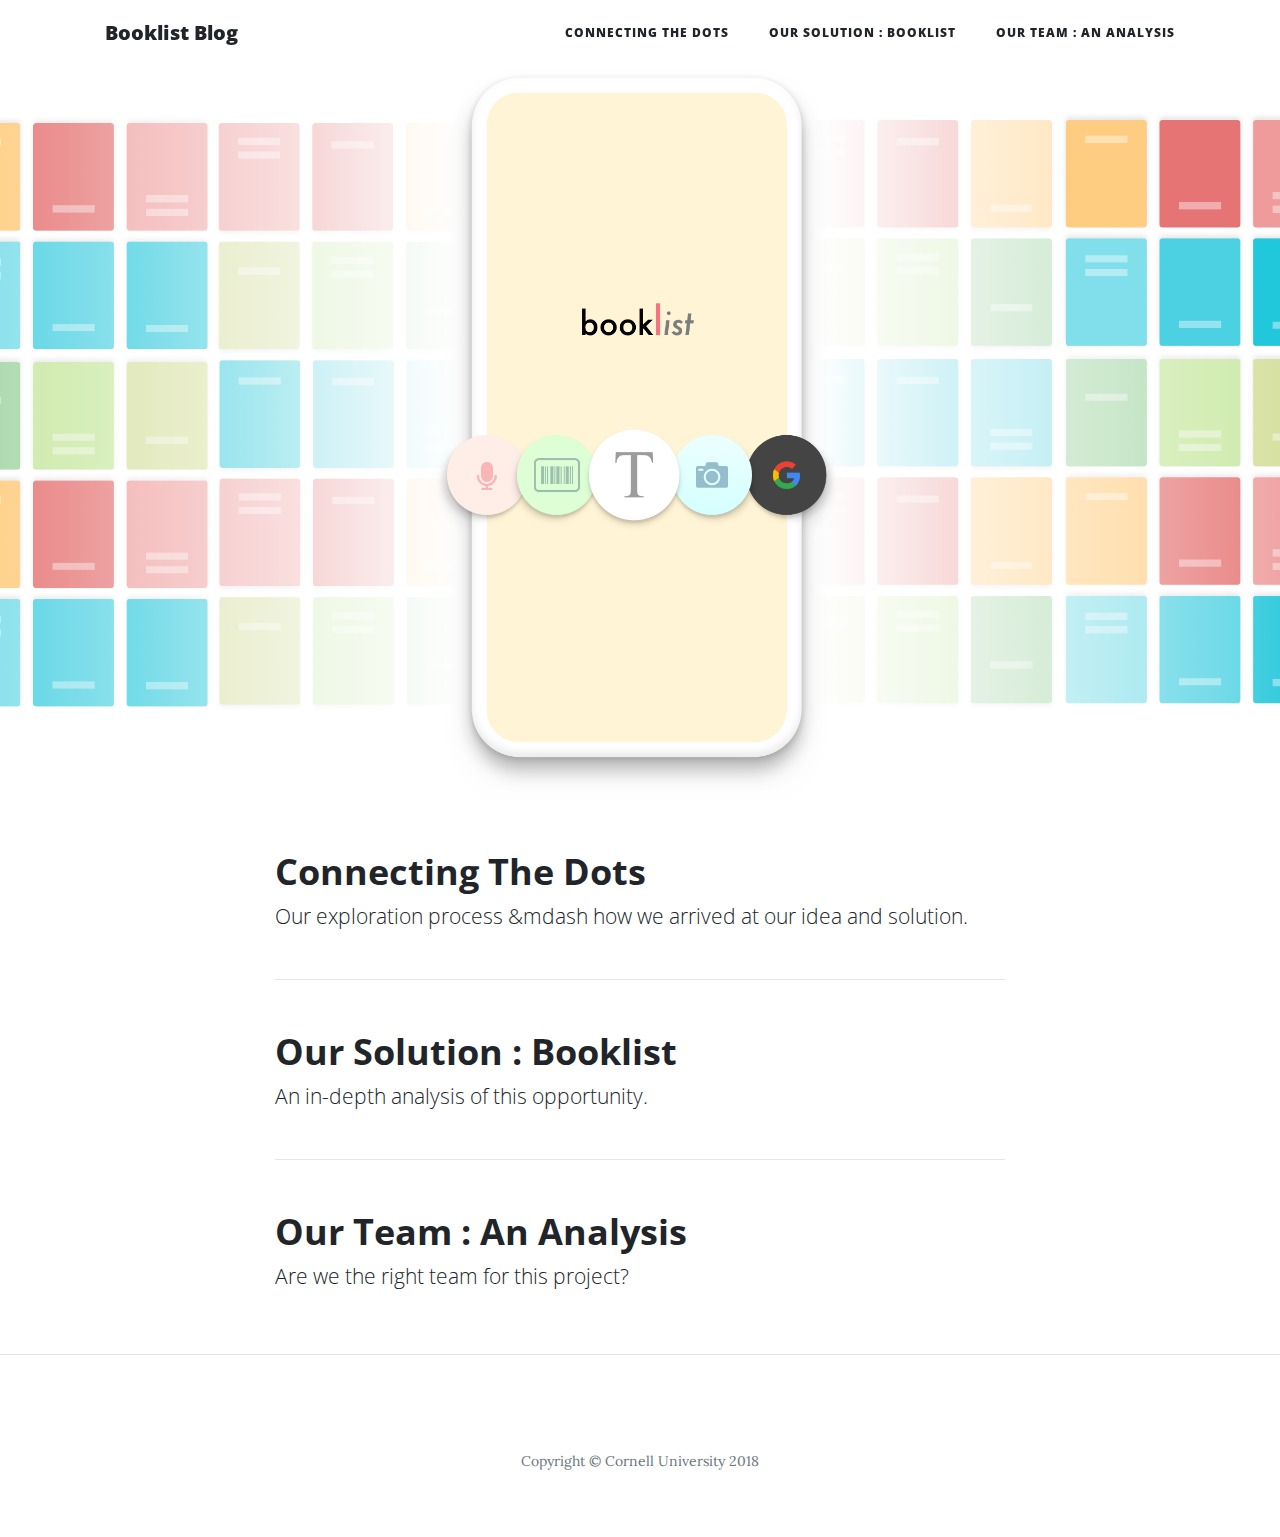
==== commit e551d061: "Updates" ====
--- a/index.html
+++ b/index.html
@@ -40,7 +40,7 @@
               <a class="nav-link" href="our-process.html">Connecting The Dots</a>
             </li>
             <li class="nav-item">
-              <a class="nav-link" href="our-product.html">Our Solution : Booklist</a>
+              <a class="nav-link" href="our-solution.html">Our Solution : Booklist</a>
             </li>
             <li class="nav-item">
               <a class="nav-link" href="our-team.html">Our Team : An Analysis</a>
@@ -74,7 +74,7 @@
                 Connecting The Dots
               </h2>
               <h3 class="post-subtitle">
-                Our exploration process before arriving at our solution
+                Our exploration process &mdash how we arrived at our idea and solution.
               </h3>
             </a>
 
@@ -88,7 +88,7 @@
                 Our Solution : Booklist
               </h2>
               <h3 class="post-subtitle">
-                An in-depth analysis of this opportunity, <italic>Booklist</italic>.
+                An in-depth analysis of this opportunity.
               </h3>
             </a>
 
@@ -99,7 +99,7 @@
           <div class="post-preview">
             <a href="our-team.html">
               <h2 class="post-title">
-                Our Team
+                Our Team : An Analysis
               </h2>
               <h3 class="post-subtitle">
                 Are we the right team for this project?
--- a/css/style.css
+++ b/css/style.css
@@ -81,4 +81,24 @@
   font-size: 16pt;
 }
 
+.article-image {
+  margin: 0 auto;
+  margin-top: 25px;
+  margin-bottom: 25px;
+}
 
+.full-width {
+  margin: 0 auto;
+  max-width: 900px;
+  margin-top: 25px;
+  margin-bottom: 25px;
+}
+
+.article-image img {
+  width: 100%;
+}
+
+.anchor-link a {
+  color: #00859e;
+}
+
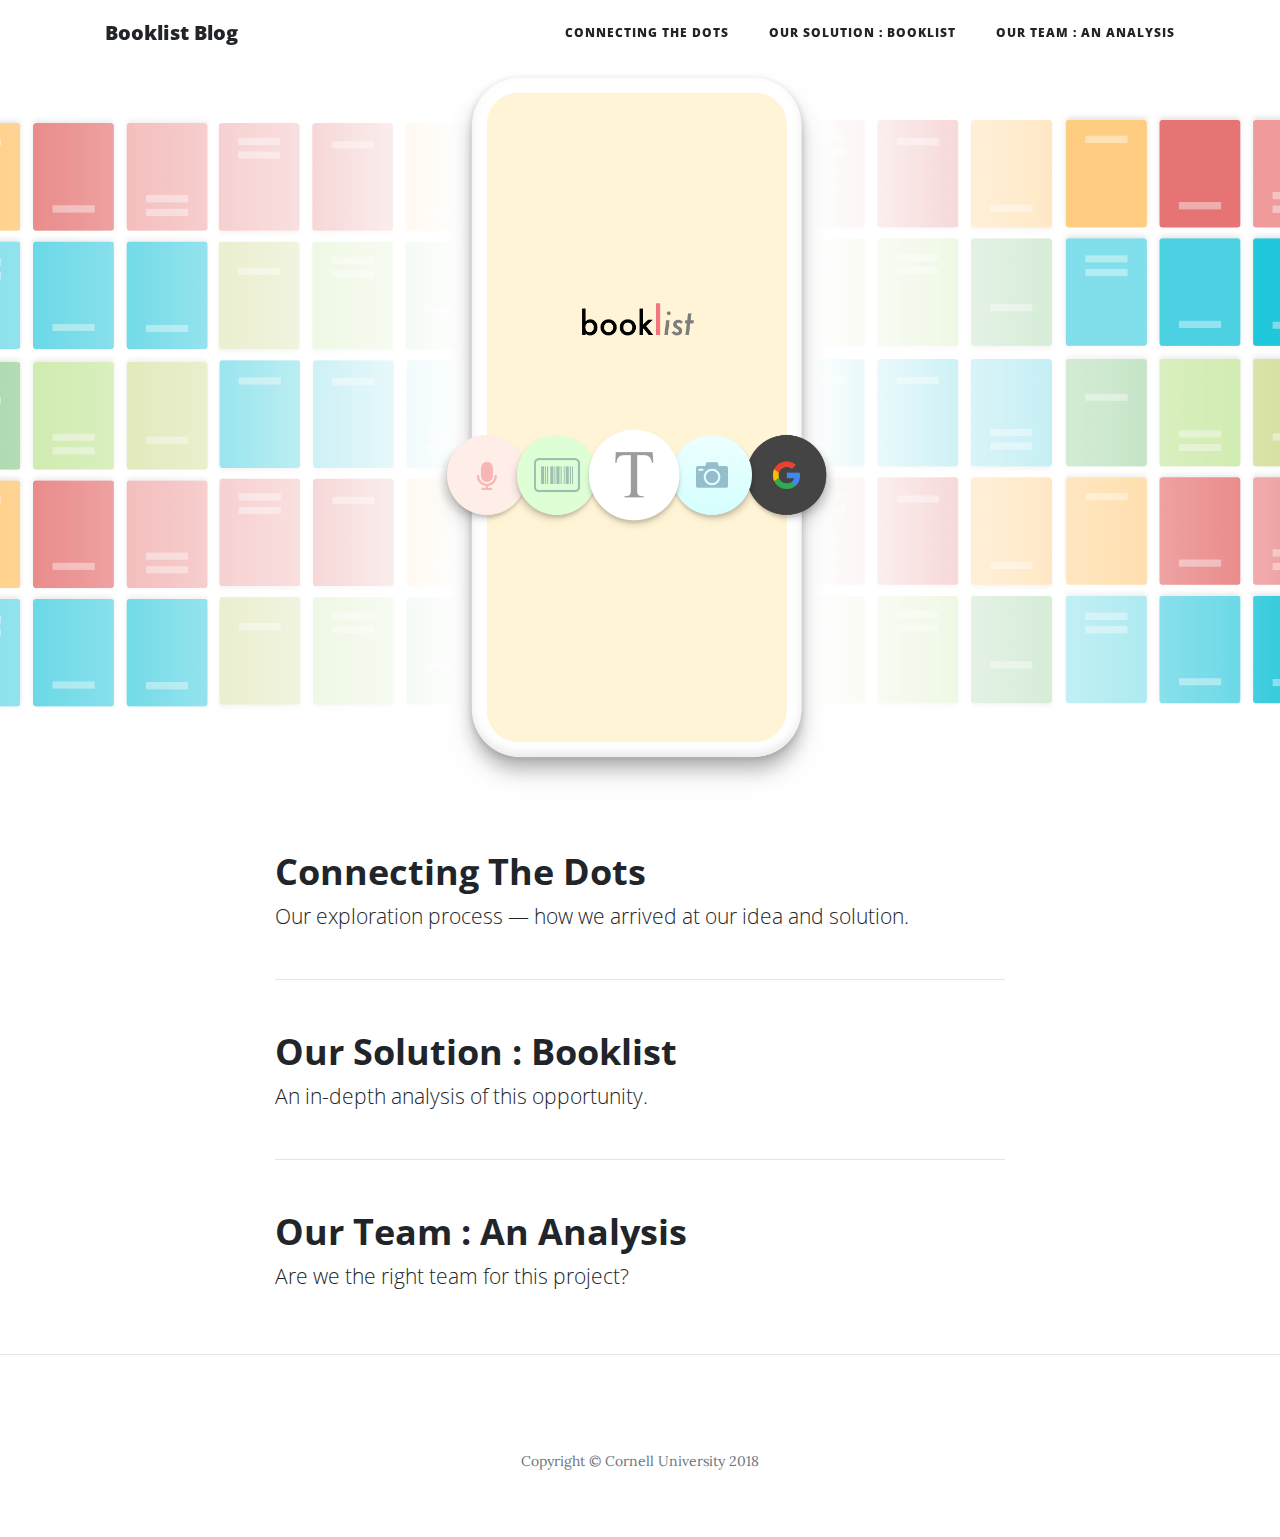
==== commit 4d79e36d: "More updates" ====
--- a/index.html
+++ b/index.html
@@ -74,7 +74,7 @@
                 Connecting The Dots
               </h2>
               <h3 class="post-subtitle">
-                Our exploration process &mdash how we arrived at our idea and solution.
+                Our exploration process &mdash; how we arrived at our idea and solution.
               </h3>
             </a>
 
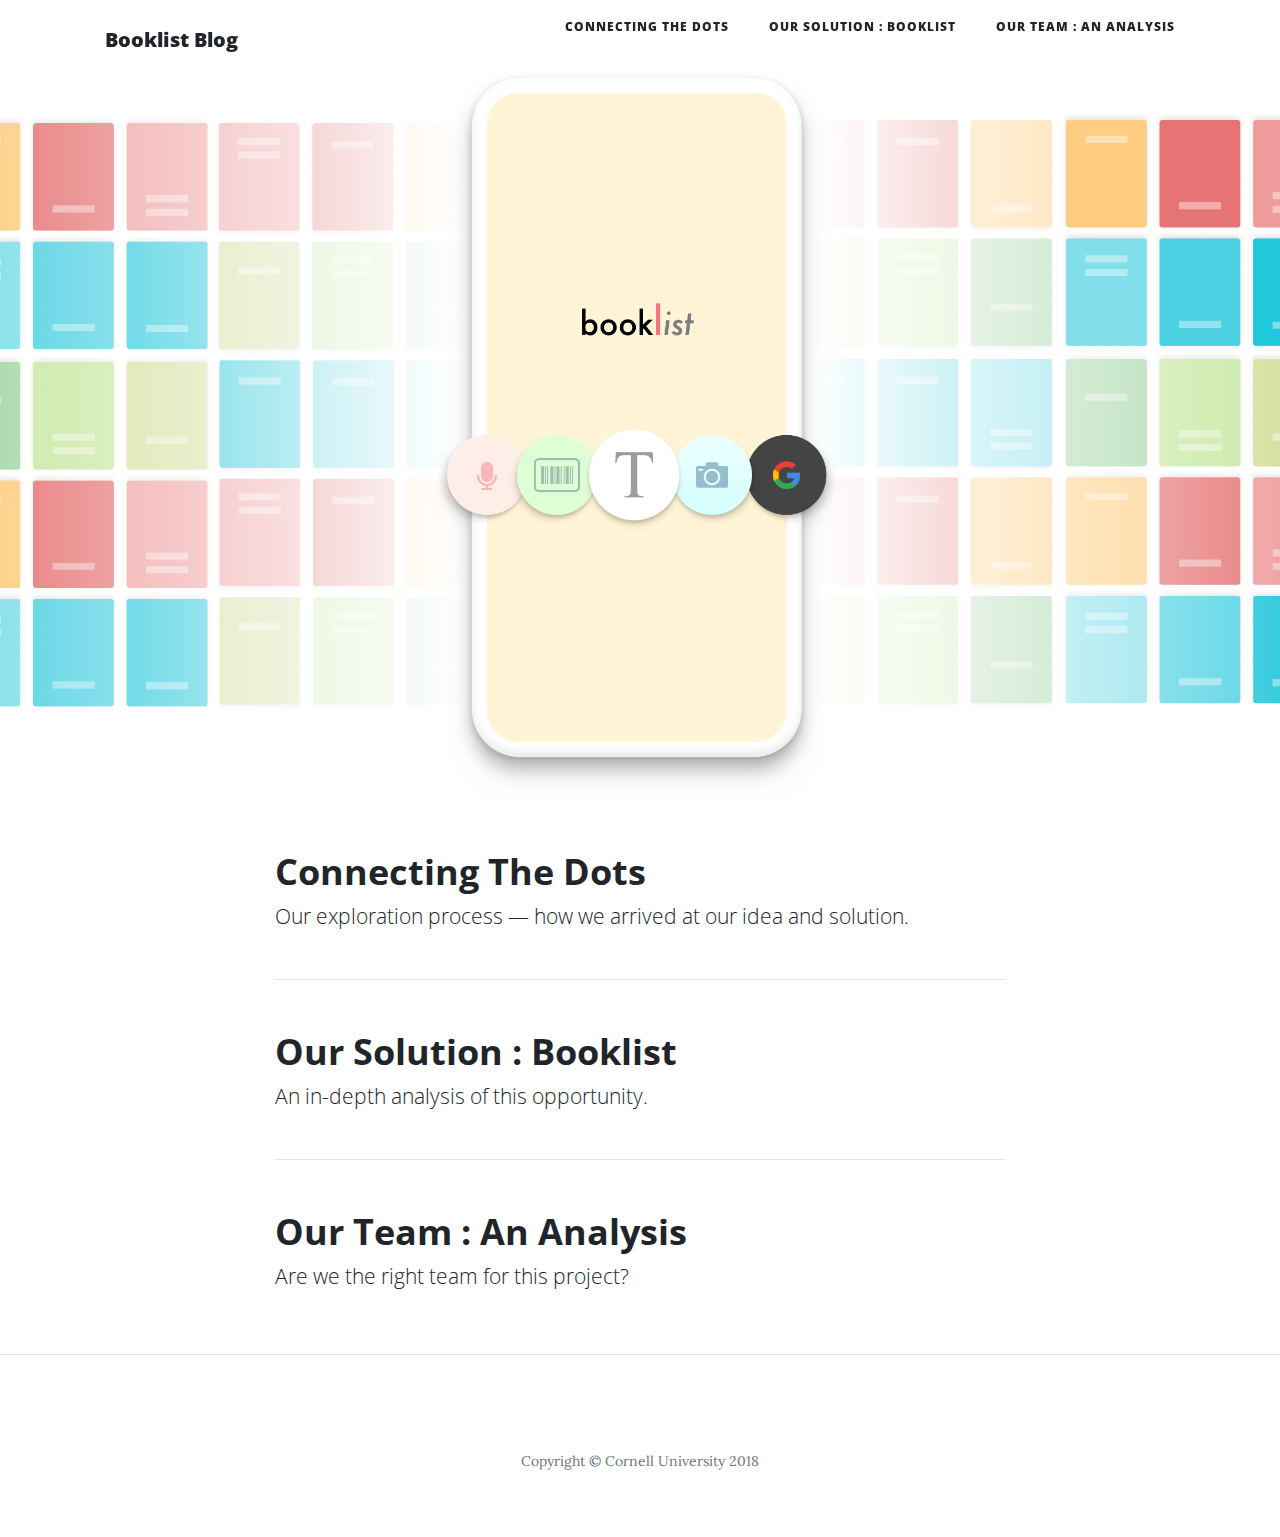
==== commit f570c2b0: "Fixed url bug" ====
--- a/index.html
+++ b/index.html
@@ -83,7 +83,7 @@
           <hr>
 
           <div class="post-preview">
-            <a href="our-product.html">
+            <a href="our-solution.html">
               <h2 class="post-title">
                 Our Solution : Booklist
               </h2>
--- a/css/style.css
+++ b/css/style.css
@@ -27,6 +27,15 @@
 h6 {
   font-weight: 700;
   font-family: 'Open Sans', 'Helvetica Neue', Helvetica, Arial, sans-serif;
+}
+
+
+h3 {
+  margin-top: 100px;
+}
+
+li {
+  margin-bottom: 25px;
 }
 
 
@@ -102,3 +111,21 @@
   color: #00859e;
 }
 
+.anchor-link {
+  font-color: #00859e;
+}
+
+.bold {
+  font-weight: 700;
+}
+
+.italic {
+  font-style: italic;
+}
+
+.grey-border {
+  border: 1px solid #cccccc;
+  padding: 0px;
+  border-radius: 3px;
+}
+
